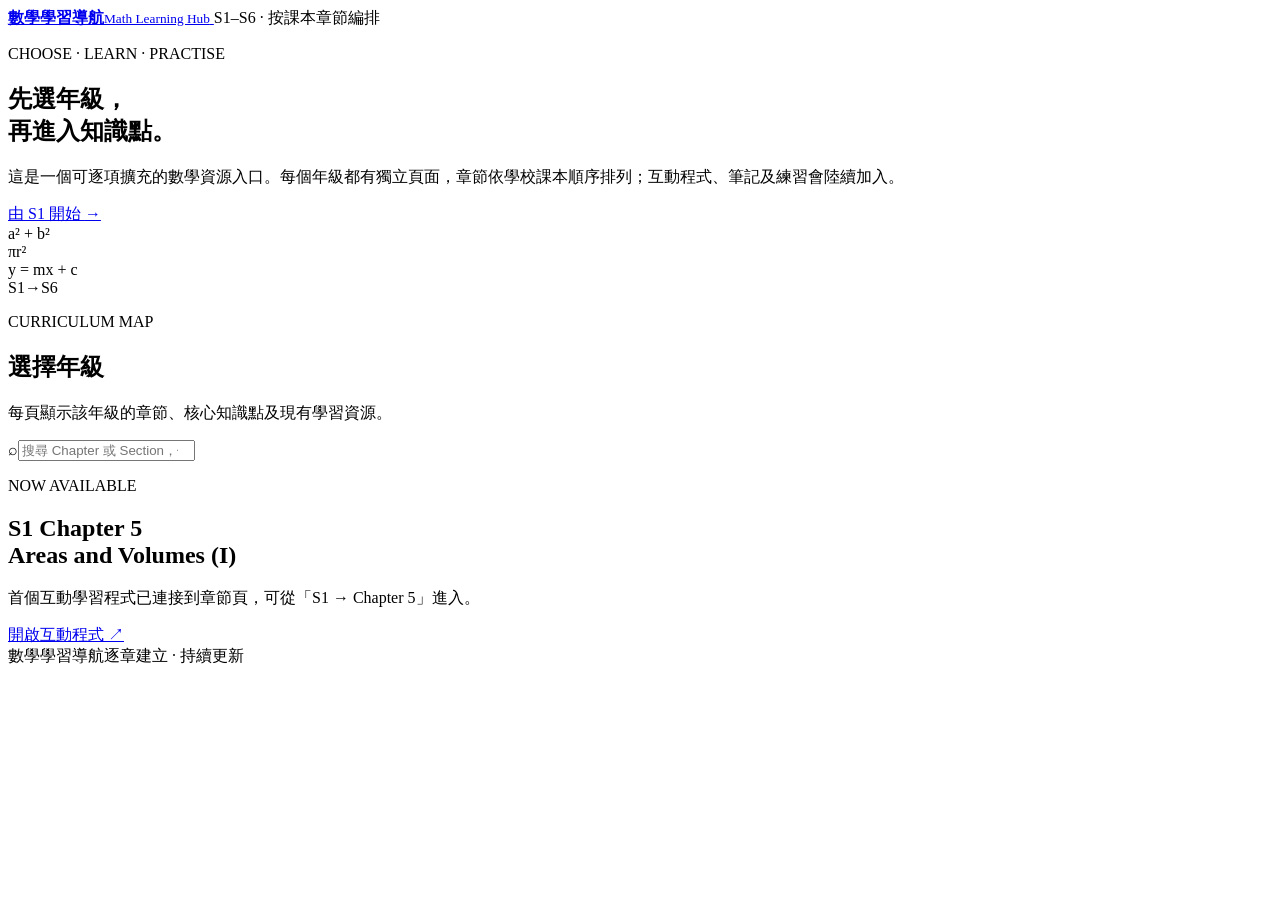
==== index.html @ 166fbb60 "Add initial HTML structure for math learning hub" ====
<!doctype html>
<html lang="zh-Hant">
<head>
  <meta charset="utf-8">
  <meta name="viewport" content="width=device-width, initial-scale=1">
  <meta name="description" content="按課本章節整理的 S1–S6 數學學習導航。">
  <title>數學學習導航｜S1–S6</title>
  <link rel="stylesheet" href="assets/styles.css">
</head>
<body class="home-page">
  <header class="topbar">
    <a class="brand" href="index.html" aria-label="返回首頁">
      <span class="brand-mark" aria-hidden="true"><i></i><i></i><i></i></span>
      <span><strong>數學學習導航</strong><small>Math Learning Hub</small></span>
    </a>
    <span class="topbar-note">S1–S6 · 按課本章節編排</span>
  </header>

  <main>
    <section class="hero">
      <div class="hero-copy">
        <p class="eyebrow">CHOOSE · LEARN · PRACTISE</p>
        <h1>先選年級，<br><span>再進入知識點。</span></h1>
        <p class="hero-lead">這是一個可逐項擴充的數學資源入口。每個年級都有獨立頁面，章節依學校課本順序排列；互動程式、筆記及練習會陸續加入。</p>
        <a class="primary-button" href="forms/s1.html">由 S1 開始 <span aria-hidden="true">→</span></a>
      </div>
      <div class="hero-visual" aria-label="六個年級的數學學習路徑">
        <div class="orbit orbit-one"></div><div class="orbit orbit-two"></div>
        <div class="formula formula-a">a² + b²</div>
        <div class="formula formula-b">πr²</div>
        <div class="formula formula-c">y = mx + c</div>
        <div class="core-disc"><span>S1</span><b>→</b><span>S6</span></div>
      </div>
    </section>

    <section class="form-section" aria-labelledby="form-heading">
      <div class="section-heading">
        <div><p class="eyebrow">CURRICULUM MAP</p><h2 id="form-heading">選擇年級</h2></div>
        <p>每頁顯示該年級的章節、核心知識點及現有學習資源。</p>
      </div>
      <label class="global-search"><span aria-hidden="true">⌕</span><input id="global-search" type="search" placeholder="搜尋 Chapter 或 Section，例如：體積、因式分解…" autocomplete="off"></label>
      <div id="form-grid" class="form-accordion"></div>
    </section>

    <section class="now-section">
      <div>
        <span class="status-dot"></span>
        <p class="eyebrow">NOW AVAILABLE</p>
        <h2>S1 Chapter 5<br>Areas and Volumes (I)</h2>
      </div>
      <p>首個互動學習程式已連接到章節頁，可從「S1 → Chapter 5」進入。</p>
      <a class="outline-button" href="https://123456789zjy.github.io/s1-ch05-area-lab/">開啟互動程式 ↗</a>
    </section>
  </main>

  <footer><span>數學學習導航</span><span>逐章建立 · 持續更新</span></footer>
  <script src="assets/curriculum.js"></script>
  <script src="assets/app.js"></script>
</body>
</html>
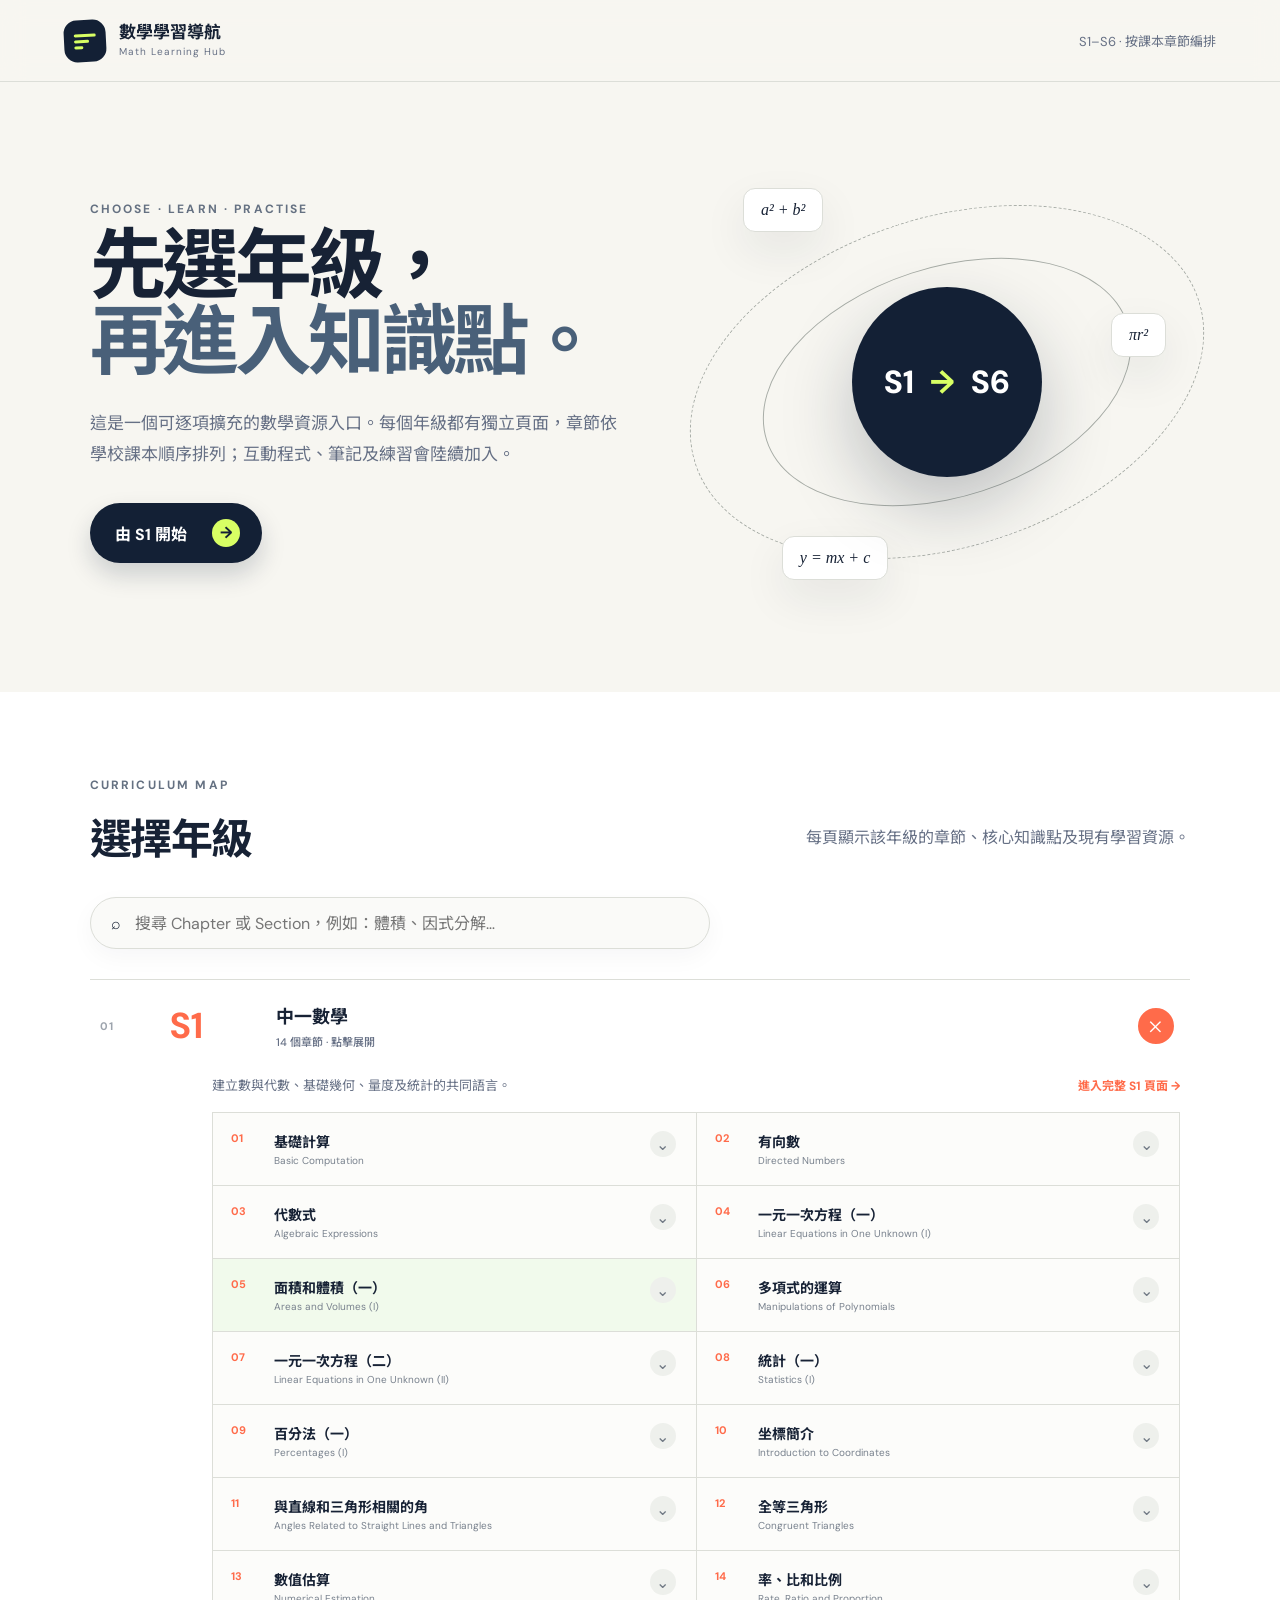
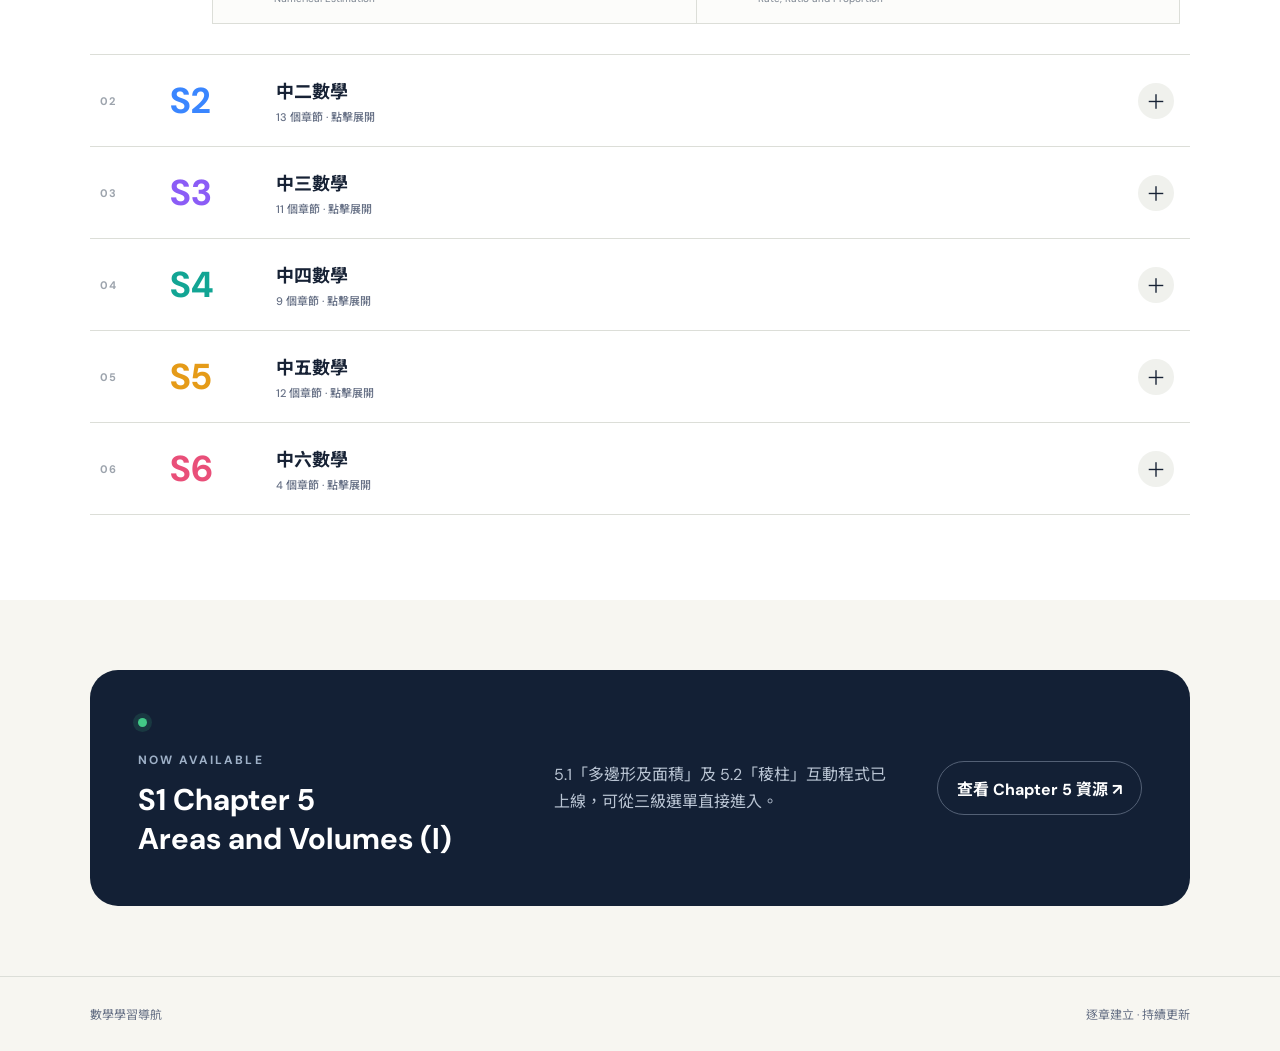
==== commit 784db834: "Update homepage for 5.2 Prism Lab" ====
--- a/index.html
+++ b/index.html
@@ -48,8 +48,8 @@
         <p class="eyebrow">NOW AVAILABLE</p>
         <h2>S1 Chapter 5<br>Areas and Volumes (I)</h2>
       </div>
-      <p>首個互動學習程式已連接到章節頁，可從「S1 → Chapter 5」進入。</p>
-      <a class="outline-button" href="https://123456789zjy.github.io/s1-ch05-area-lab/">開啟互動程式 ↗</a>
+      <p>5.1「多邊形及面積」及 5.2「稜柱」互動程式已上線，可從三級選單直接進入。</p>
+      <a class="outline-button" href="forms/s1.html">查看 Chapter 5 資源 ↗</a>
     </section>
   </main>
 
--- a/assets/styles.css
+++ b/assets/styles.css
@@ -0,0 +1,59 @@
+@import url('https://fonts.googleapis.com/css2?family=DM+Sans:wght@400;500;600;700&family=Noto+Sans+TC:wght@400;500;600;700;800&display=swap');
+
+:root{--ink:#172235;--muted:#667085;--paper:#f7f6f1;--white:#fff;--line:#dcded8;--navy:#132035;--lime:#d8ff64;--shadow:0 18px 45px rgba(20,32,53,.08)}
+*{box-sizing:border-box}html{scroll-behavior:smooth}body{margin:0;color:var(--ink);background:var(--paper);font-family:"DM Sans","Noto Sans TC",sans-serif}a{color:inherit;text-decoration:none}button,input{font:inherit}.eyebrow{margin:0 0 12px;font-size:12px;font-weight:700;letter-spacing:.18em;color:#657182}.status-dot{width:9px;height:9px;border-radius:50%;background:#42c887;box-shadow:0 0 0 5px rgba(66,200,135,.14)}
+
+.topbar{height:82px;display:flex;align-items:center;justify-content:space-between;padding:0 clamp(22px,5vw,72px);border-bottom:1px solid var(--line);background:rgba(247,246,241,.88);backdrop-filter:blur(12px);position:relative;z-index:10}.brand{display:flex;align-items:center;gap:13px}.brand strong{display:block;font-size:17px;line-height:1.1}.brand small{display:block;margin-top:4px;font-size:10px;letter-spacing:.1em;color:var(--muted)}.brand-mark{position:relative;width:42px;height:42px;border-radius:13px;background:var(--navy);display:grid;place-content:center;gap:3px;transform:rotate(-3deg)}.brand-mark i{display:block;height:3px;border-radius:3px;background:var(--lime)}.brand-mark i:nth-child(1){width:22px}.brand-mark i:nth-child(2){width:15px}.brand-mark i:nth-child(3){width:9px}.topbar-note{font-size:13px;color:var(--muted)}
+
+.hero{min-height:610px;display:grid;grid-template-columns:minmax(0,1.05fr) minmax(380px,.95fr);align-items:center;gap:6vw;padding:70px clamp(22px,7vw,110px) 80px;overflow:hidden}.hero-copy h1{font-size:clamp(50px,6vw,88px);letter-spacing:-.055em;line-height:.98;margin:0 0 28px;max-width:760px}.hero-copy h1 span{color:#496079}.hero-lead{max-width:620px;font-size:17px;line-height:1.85;color:var(--muted);margin:0 0 32px}.primary-button,.outline-button,.chapter-button{display:inline-flex;align-items:center;justify-content:space-between;gap:25px;border-radius:99px;font-weight:700;transition:.25s ease}.primary-button{padding:16px 22px 16px 25px;background:var(--navy);color:#fff;box-shadow:0 12px 24px rgba(19,32,53,.18)}.primary-button span{display:grid;place-items:center;width:28px;height:28px;border-radius:50%;background:var(--lime);color:var(--navy)}.primary-button:hover{transform:translateY(-3px)}.hero-visual{height:460px;position:relative;display:grid;place-items:center}.core-disc{width:190px;height:190px;border-radius:50%;display:flex;align-items:center;justify-content:center;gap:16px;background:var(--navy);color:white;box-shadow:0 30px 70px rgba(19,32,53,.25);font-size:32px;font-weight:800;position:relative;z-index:2}.core-disc b{color:var(--lime)}.orbit{position:absolute;border:1px solid #a8ada7;border-radius:50%;transform:rotate(-18deg)}.orbit-one{width:380px;height:230px}.orbit-two{width:530px;height:330px;border-style:dashed}.formula{position:absolute;padding:12px 17px;border:1px solid var(--line);background:#fff;border-radius:12px;box-shadow:var(--shadow);font-family:Georgia,serif;font-style:italic}.formula-a{top:36px;left:8%}.formula-b{right:5%;top:35%}.formula-c{bottom:32px;left:16%}
+
+.form-section{padding:85px clamp(22px,7vw,110px);background:#fff}.section-heading{display:flex;align-items:end;justify-content:space-between;gap:30px;margin-bottom:42px}.section-heading h2{margin:0;font-size:42px;letter-spacing:-.035em}.section-heading>p{max-width:460px;color:var(--muted);line-height:1.7}.form-grid{display:grid;grid-template-columns:repeat(3,1fr);border-top:1px solid var(--line);border-left:1px solid var(--line)}.form-card{position:relative;min-height:230px;padding:28px;display:flex;align-items:flex-end;border-right:1px solid var(--line);border-bottom:1px solid var(--line);background:#fff;overflow:hidden;animation:rise .55s both;animation-delay:var(--delay)}.form-card::before{content:"";position:absolute;inset:auto -20% -70% auto;width:210px;height:210px;border-radius:50%;background:var(--accent);opacity:.1;transition:.25s}.form-card:hover::before{transform:scale(1.35);opacity:.2}.form-card:hover .card-arrow{transform:translate(4px,-4px);background:var(--accent)}.form-number{position:absolute;top:24px;left:28px;color:#a0a7b0;font-size:12px;font-weight:700;letter-spacing:.12em}.form-card strong{font-size:50px;line-height:1;color:var(--accent)}.form-card h3{margin:8px 0 4px;font-size:19px}.form-card p{margin:0;color:var(--muted);font-size:13px}.card-arrow{position:absolute;top:22px;right:22px;width:34px;height:34px;border-radius:50%;display:grid;place-items:center;background:#f0f1ed;transition:.25s}.now-section{margin:70px clamp(22px,7vw,110px);padding:48px;display:grid;grid-template-columns:1.1fr 1fr auto;gap:44px;align-items:center;background:var(--navy);color:#fff;border-radius:28px}.now-section .status-dot{display:inline-block;margin-bottom:20px}.now-section .eyebrow{color:#9eb0c7}.now-section h2{font-size:30px;margin:0}.now-section>p{color:#b9c4d3;line-height:1.7}.outline-button{border:1px solid #536075;padding:14px 19px;white-space:nowrap}.outline-button:hover{border-color:var(--lime);color:var(--lime)}footer{display:flex;justify-content:space-between;padding:28px clamp(22px,7vw,110px);border-top:1px solid var(--line);color:var(--muted);font-size:12px}
+
+/* Curriculum pages */
+.form-page{background:#fff}.sidebar{position:fixed;inset:0 auto 0 0;width:264px;padding:28px 20px;background:var(--navy);color:white;display:flex;flex-direction:column;z-index:50}.sidebar-brand{padding:0 8px 26px;border-bottom:1px solid rgba(255,255,255,.12)}.sidebar-brand .brand-mark{background:var(--lime)}.sidebar-brand .brand-mark i{background:var(--navy)}.sidebar-brand small{color:#92a2b9}.sidebar nav{margin-top:24px;display:grid;gap:7px}.level-link{display:grid;grid-template-columns:48px 1fr;align-items:center;padding:12px 13px;border-radius:12px;color:#9baac0;transition:.2s}.level-link span{font-size:17px;font-weight:800}.level-link small{font-size:13px}.level-link:hover{background:rgba(255,255,255,.06);color:#fff}.level-link.active{background:#fff;color:var(--navy);box-shadow:inset 4px 0 0 var(--accent)}.sidebar-footer{margin-top:auto;display:flex;align-items:center;gap:12px;padding:18px 10px 0;border-top:1px solid rgba(255,255,255,.12);font-size:11px;color:#9baac0}.page-wrap{margin-left:264px;min-height:100vh}.mobile-header{display:none}.curriculum-main{padding:35px clamp(34px,6vw,92px) 80px;max-width:1440px;margin:auto}.breadcrumb{display:flex;gap:10px;color:#8a929f;font-size:12px;margin-bottom:54px}.breadcrumb a:hover{color:var(--accent)}.form-hero{display:flex;justify-content:space-between;align-items:end;gap:30px;padding-bottom:42px;border-bottom:1px solid var(--line)}.form-hero h1{font-size:clamp(46px,6vw,80px);line-height:1;margin:0 0 18px;letter-spacing:-.05em}.form-hero>div>p:last-child{margin:0;max-width:650px;color:var(--muted);line-height:1.7}.chapter-total{display:flex;align-items:end;gap:12px}.chapter-total strong{font-size:74px;line-height:.8;color:var(--accent);letter-spacing:-.06em}.chapter-total span{font-size:10px;line-height:1.5;letter-spacing:.12em;color:var(--muted)}.toolbar{display:flex;align-items:center;justify-content:space-between;gap:20px;margin:30px 0}.search-box{height:46px;width:min(420px,100%);display:flex;align-items:center;gap:10px;border:1px solid var(--line);border-radius:99px;padding:0 17px;background:#fafaf8}.search-box input{width:100%;border:0;outline:0;background:transparent;color:var(--ink)}.legend{display:flex;gap:18px;font-size:11px;color:var(--muted)}.legend span{display:flex;align-items:center;gap:7px}.legend i{width:8px;height:8px;border-radius:50%;background:#c5c8cc}.legend i.live{background:#42c887}.chapter-list{border-top:1px solid var(--line)}.chapter-card{display:grid;grid-template-columns:105px 1fr;border-bottom:1px solid var(--line);padding:35px 0;transition:.25s}.chapter-card:hover{background:#fafaf7}.chapter-card[hidden]{display:none}.chapter-card.is-live{margin:18px 0;border:0;border-radius:22px;padding:34px;background:linear-gradient(120deg,#f1faec 0%,#fbfff9 68%);box-shadow:inset 0 0 0 1px #d3e7ce}.chapter-card.is-live:hover{transform:translateY(-2px);box-shadow:inset 0 0 0 1px #c4dbbd,var(--shadow)}.chapter-index{padding-left:12px;color:#929aa6}.chapter-index span{display:block;font-size:9px;letter-spacing:.16em}.chapter-index strong{font-size:32px;color:var(--accent)}.chapter-heading{display:flex;justify-content:space-between;gap:20px}.chapter-heading p{margin:0 0 4px;font-weight:700;color:var(--accent)}.chapter-heading h2{font-size:22px;margin:0;letter-spacing:-.02em}.available-tag,.coming-tag{height:max-content;padding:7px 11px;border-radius:99px;font-size:10px;font-weight:700;white-space:nowrap}.available-tag{background:#dbf8e8;color:#197d4c}.coming-tag{background:#f0f1ee;color:#808894}.knowledge-points{display:flex;flex-wrap:wrap;gap:8px;margin-top:20px}.knowledge-points span{padding:7px 11px;border-radius:8px;background:#f3f4f1;color:#596273;font-size:12px}.is-live .knowledge-points span{background:#fff}.chapter-button{margin-top:24px;padding:12px 16px 12px 18px;background:var(--navy);color:#fff;font-size:12px}.chapter-button:hover{background:#263853}.coming-copy{margin:18px 0 0;color:#a0a6af;font-size:11px}.empty-state{padding:50px;text-align:center;color:var(--muted)}.roadmap-note{margin-top:48px;padding:30px;display:flex;gap:20px;border:1px dashed #b9bec4;border-radius:18px;background:#fafaf8}.roadmap-note>span{width:37px;height:37px;border-radius:50%;display:grid;place-items:center;background:var(--accent);color:white;font-size:22px}.roadmap-note p{margin:6px 0 0;color:var(--muted);line-height:1.7}.page-footer{margin-left:0;padding-left:clamp(34px,6vw,92px);padding-right:clamp(34px,6vw,92px)}.page-footer a:hover{color:var(--ink)}.scrim{display:none}
+
+@keyframes rise{from{opacity:0;transform:translateY(16px)}to{opacity:1;transform:none}}
+@media (max-width:980px){.hero{grid-template-columns:1fr;min-height:auto}.hero-visual{height:350px}.form-grid{grid-template-columns:repeat(2,1fr)}.now-section{grid-template-columns:1fr 1fr}.now-section .outline-button{grid-column:1/-1;width:max-content}.sidebar{transform:translateX(-100%);transition:.25s}.page-wrap{margin-left:0}.mobile-header{height:64px;display:flex;align-items:center;justify-content:space-between;padding:0 20px;border-bottom:1px solid var(--line);position:sticky;top:0;background:rgba(255,255,255,.94);backdrop-filter:blur(12px);z-index:40}.menu-button{border:0;background:none;font-size:22px}.mobile-header a{font-weight:700}.mobile-header span{font-size:12px;color:var(--muted)}.menu-open .sidebar{transform:none}.scrim{position:fixed;inset:0;border:0;background:rgba(13,24,40,.44);z-index:45}.menu-open .scrim{display:block}.curriculum-main{padding-top:28px}.breadcrumb{margin-bottom:35px}}
+@media (max-width:650px){.topbar-note{display:none}.hero{padding-top:48px}.hero-copy h1{font-size:48px}.hero-visual{height:280px}.core-disc{width:140px;height:140px;font-size:24px}.orbit-one{width:280px;height:170px}.orbit-two{width:370px;height:220px}.formula{font-size:12px}.form-grid{grid-template-columns:1fr}.form-card{min-height:180px}.section-heading{display:block}.section-heading>p{margin-top:14px}.now-section{margin:40px 18px;padding:30px;grid-template-columns:1fr;gap:18px}.now-section .outline-button{grid-column:auto}.form-hero{display:block}.chapter-total{margin-top:35px}.toolbar{align-items:stretch;flex-direction:column}.legend{padding-left:10px}.chapter-card{grid-template-columns:55px 1fr;padding:28px 0}.chapter-card.is-live{padding:26px 18px;margin-left:-10px;margin-right:-10px}.chapter-index{padding-left:0}.chapter-index strong{font-size:23px}.chapter-heading{display:block}.chapter-heading h2{font-size:18px}.available-tag,.coming-tag{display:inline-block;margin-top:12px}.knowledge-points{margin-top:15px}.page-footer{display:block}.page-footer a{display:block;margin-top:8px}}
+@media (prefers-reduced-motion:reduce){*{scroll-behavior:auto!important;animation:none!important;transition:none!important}}
+
+/* Expandable two-level curriculum menu */
+.form-accordion{border-top:1px solid var(--line)}
+.form-accordion-item{border-bottom:1px solid var(--line);animation:rise .5s both;animation-delay:var(--delay)}
+.form-summary{width:100%;border:0;background:#fff;padding:22px 10px;display:grid;grid-template-columns:52px 1fr 42px;align-items:center;gap:18px;text-align:left;color:var(--ink);cursor:pointer}
+.form-summary:hover{background:#fafaf7}
+.form-summary .form-number{position:static;color:#9da4ad;font-size:11px;letter-spacing:.13em}
+.summary-title{display:flex;align-items:center;gap:22px}
+.summary-title>strong{width:84px;font-size:36px;line-height:1;color:var(--accent)}
+.summary-title>span{display:grid;gap:4px}
+.summary-title b{font-size:18px}.summary-title small{font-size:11px;font-weight:500;color:var(--muted)}
+.expand-icon{width:36px;height:36px;display:grid;place-items:center;border-radius:50%;background:#f0f1ed;font-size:20px;transition:.25s}
+.form-summary[aria-expanded="true"] .expand-icon{background:var(--accent);color:#fff;transform:rotate(45deg)}
+.form-panel{padding:0 10px 30px 122px;background:#fff}.form-panel[hidden]{display:none}
+.panel-head{display:flex;justify-content:space-between;align-items:center;gap:25px;margin-bottom:18px;padding-top:4px}
+.panel-head p{margin:0;color:var(--muted);font-size:13px}.panel-head a{font-size:12px;font-weight:700;color:var(--accent);white-space:nowrap}
+.quick-chapters{display:grid;grid-template-columns:repeat(2,minmax(0,1fr));border-top:1px solid var(--line);border-left:1px solid var(--line)}
+.quick-chapter{position:relative;display:grid;grid-template-columns:31px 1fr auto;gap:12px;min-height:128px;padding:18px;border-right:1px solid var(--line);border-bottom:1px solid var(--line);background:#fcfcfa}
+.quick-chapter.has-resource{background:#f1faec}.quick-index{font-size:11px;font-weight:700;color:var(--accent)}
+.quick-chapter strong{display:block;font-size:14px}.quick-chapter small{display:block;margin:3px 0 12px;color:#78818d;font-size:10px}
+.quick-chapter p{margin:0;color:#5e6877;font-size:11px;line-height:1.65}
+.quick-chapter>a{height:max-content;padding:6px 9px;border-radius:99px;background:var(--navy);color:white;font-size:10px;font-weight:700}
+@media (max-width:980px){.quick-chapters{grid-template-columns:1fr}}
+@media (max-width:650px){.form-summary{grid-template-columns:30px 1fr 34px;padding:18px 2px;gap:10px}.summary-title{gap:12px}.summary-title>strong{width:45px;font-size:26px}.summary-title b{font-size:15px}.form-panel{padding:0 0 24px}.panel-head{align-items:flex-start;flex-direction:column;gap:10px}.quick-chapter{grid-template-columns:27px 1fr;min-height:118px;padding:15px 12px}.quick-chapter>a{grid-column:2;margin-top:5px;width:max-content}}
+
+/* Three-level menu: Form > Chapter > Section */
+.global-search{height:52px;max-width:620px;margin:-12px 0 30px;display:flex;align-items:center;gap:12px;border:1px solid var(--line);border-radius:99px;padding:0 20px;background:#fafaf8;box-shadow:0 8px 25px rgba(20,32,53,.04)}
+.global-search:focus-within{border-color:#8190a2;box-shadow:0 0 0 4px rgba(73,96,121,.09)}
+.global-search input{width:100%;border:0;outline:0;background:transparent;color:var(--ink)}
+.quick-chapter{display:block;min-height:0;padding:0}.quick-chapter[hidden]{display:none}
+.quick-chapter summary{list-style:none;display:grid;grid-template-columns:31px 1fr 28px;gap:12px;align-items:start;padding:18px;cursor:pointer}
+.quick-chapter summary::-webkit-details-marker{display:none}.quick-chapter summary:hover{background:rgba(23,34,53,.025)}
+.quick-chapter summary strong{font-size:14px}.quick-chapter summary small{margin-bottom:0}
+.chapter-expand{width:26px;height:26px;display:grid;place-items:center;border-radius:50%;background:#eef0ec;color:#6f7883;transition:.2s}
+.quick-chapter[open] .chapter-expand{transform:rotate(180deg);background:var(--accent);color:#fff}
+.section-menu{border-top:1px solid var(--line);background:#fff;padding:6px 12px 12px}
+.section-row{display:grid;grid-template-columns:42px 1fr auto;align-items:center;gap:10px;min-height:40px;padding:6px 8px;border-bottom:1px dashed #e2e4df;font-size:11px}
+.section-row:last-child{border-bottom:0}.section-row>span{font-weight:800;color:var(--accent)}.section-row>b{font-weight:600}.section-row>em{font-style:normal;color:#a0a6af;font-size:9px}
+.section-row.section-live{margin-top:3px;border-radius:8px;background:#e6f7e9;border-bottom:0}.section-row.section-live>em{color:#197d4c;font-weight:700}
+.knowledge-points span{display:inline-flex;align-items:center;gap:7px}.knowledge-points span b{color:var(--accent);font-size:10px}
+@media (max-width:650px){.global-search{margin-top:0}.quick-chapter{padding:0}.quick-chapter summary{grid-template-columns:27px 1fr 27px;padding:15px 12px}.section-row{grid-template-columns:36px 1fr}.section-row>em{grid-column:2}.quick-chapter>a{grid-column:auto;margin-top:0}}
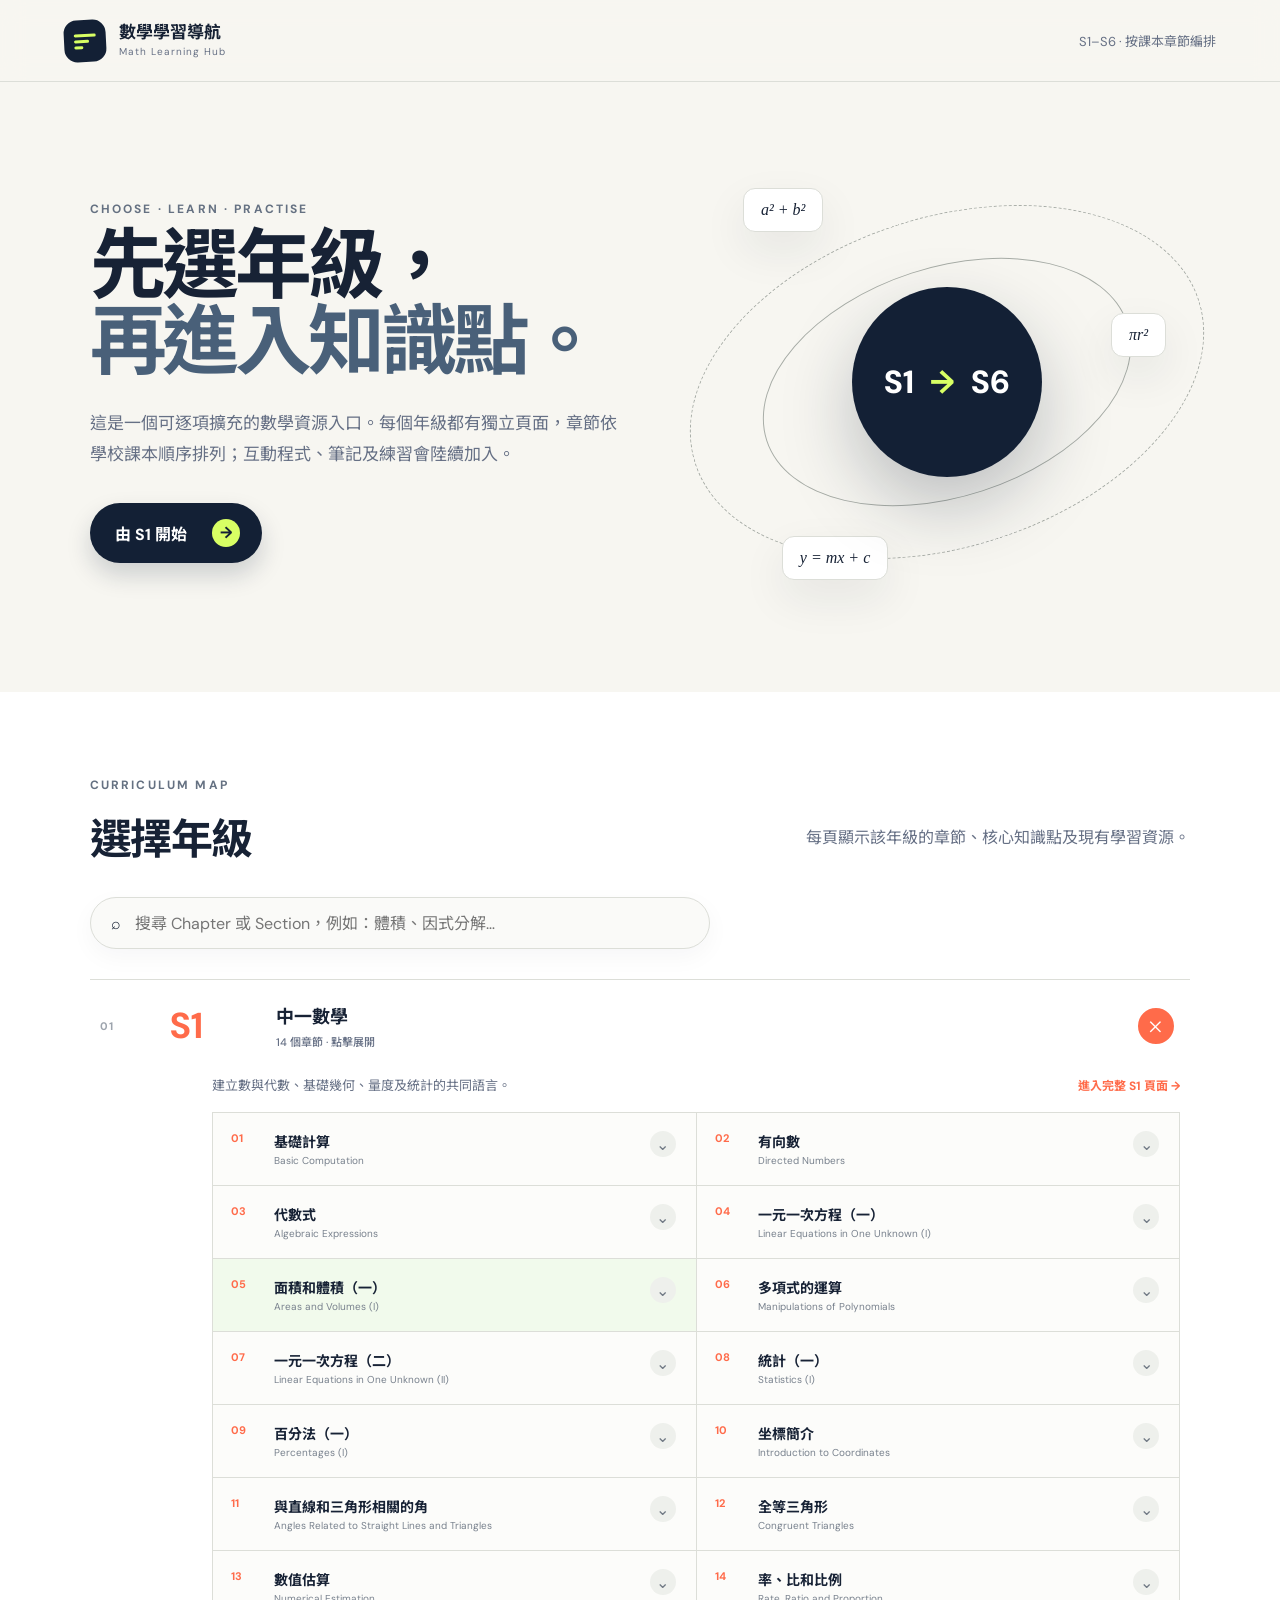
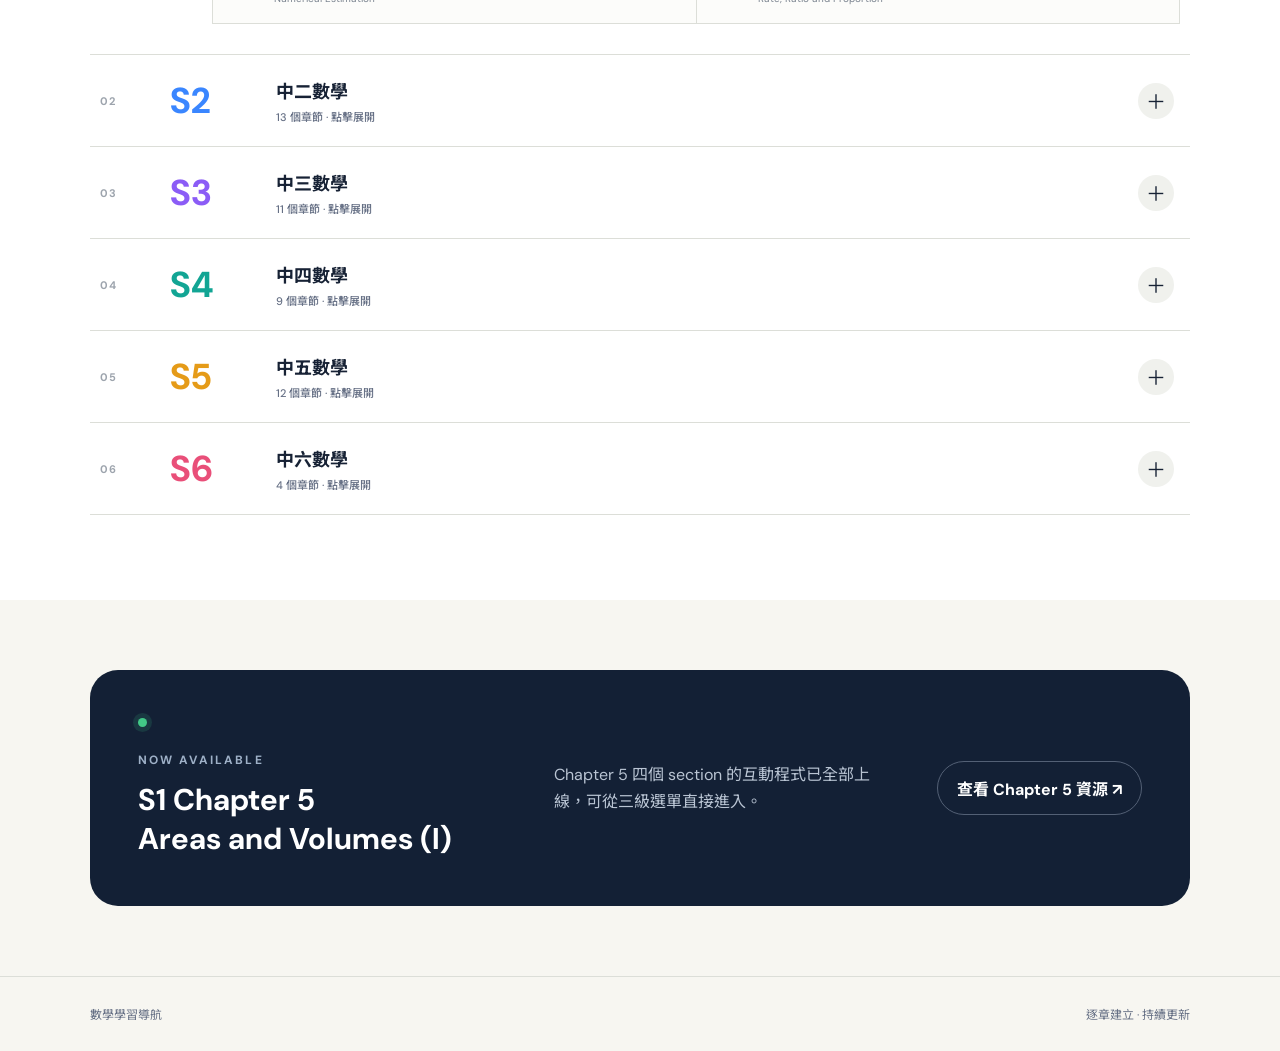
==== commit b5d9ce51: "Mark all Chapter 5 modules online" ====
--- a/index.html
+++ b/index.html
@@ -48,7 +48,7 @@
         <p class="eyebrow">NOW AVAILABLE</p>
         <h2>S1 Chapter 5<br>Areas and Volumes (I)</h2>
       </div>
-      <p>5.1「多邊形及面積」及 5.2「稜柱」互動程式已上線，可從三級選單直接進入。</p>
+      <p>Chapter 5 四個 section 的互動程式已全部上線，可從三級選單直接進入。</p>
       <a class="outline-button" href="forms/s1.html">查看 Chapter 5 資源 ↗</a>
     </section>
   </main>
--- a/assets/styles.css
+++ b/assets/styles.css
@@ -56,4 +56,5 @@
 .section-row:last-child{border-bottom:0}.section-row>span{font-weight:800;color:var(--accent)}.section-row>b{font-weight:600}.section-row>em{font-style:normal;color:#a0a6af;font-size:9px}
 .section-row.section-live{margin-top:3px;border-radius:8px;background:#e6f7e9;border-bottom:0}.section-row.section-live>em{color:#197d4c;font-weight:700}
 .knowledge-points span{display:inline-flex;align-items:center;gap:7px}.knowledge-points span b{color:var(--accent);font-size:10px}
+.knowledge-points a{display:inline-flex;align-items:center;gap:7px;padding:7px 11px;border:1px solid #cfe5c9;border-radius:8px;background:#fff;color:#197d4c;font-size:12px;font-weight:700;transition:.2s}.knowledge-points a:hover{transform:translateY(-2px);box-shadow:0 7px 16px rgba(25,125,76,.12)}.knowledge-points a b{color:var(--accent);font-size:10px}.knowledge-points a em{font-style:normal}
 @media (max-width:650px){.global-search{margin-top:0}.quick-chapter{padding:0}.quick-chapter summary{grid-template-columns:27px 1fr 27px;padding:15px 12px}.section-row{grid-template-columns:36px 1fr}.section-row>em{grid-column:2}.quick-chapter>a{grid-column:auto;margin-top:0}}
